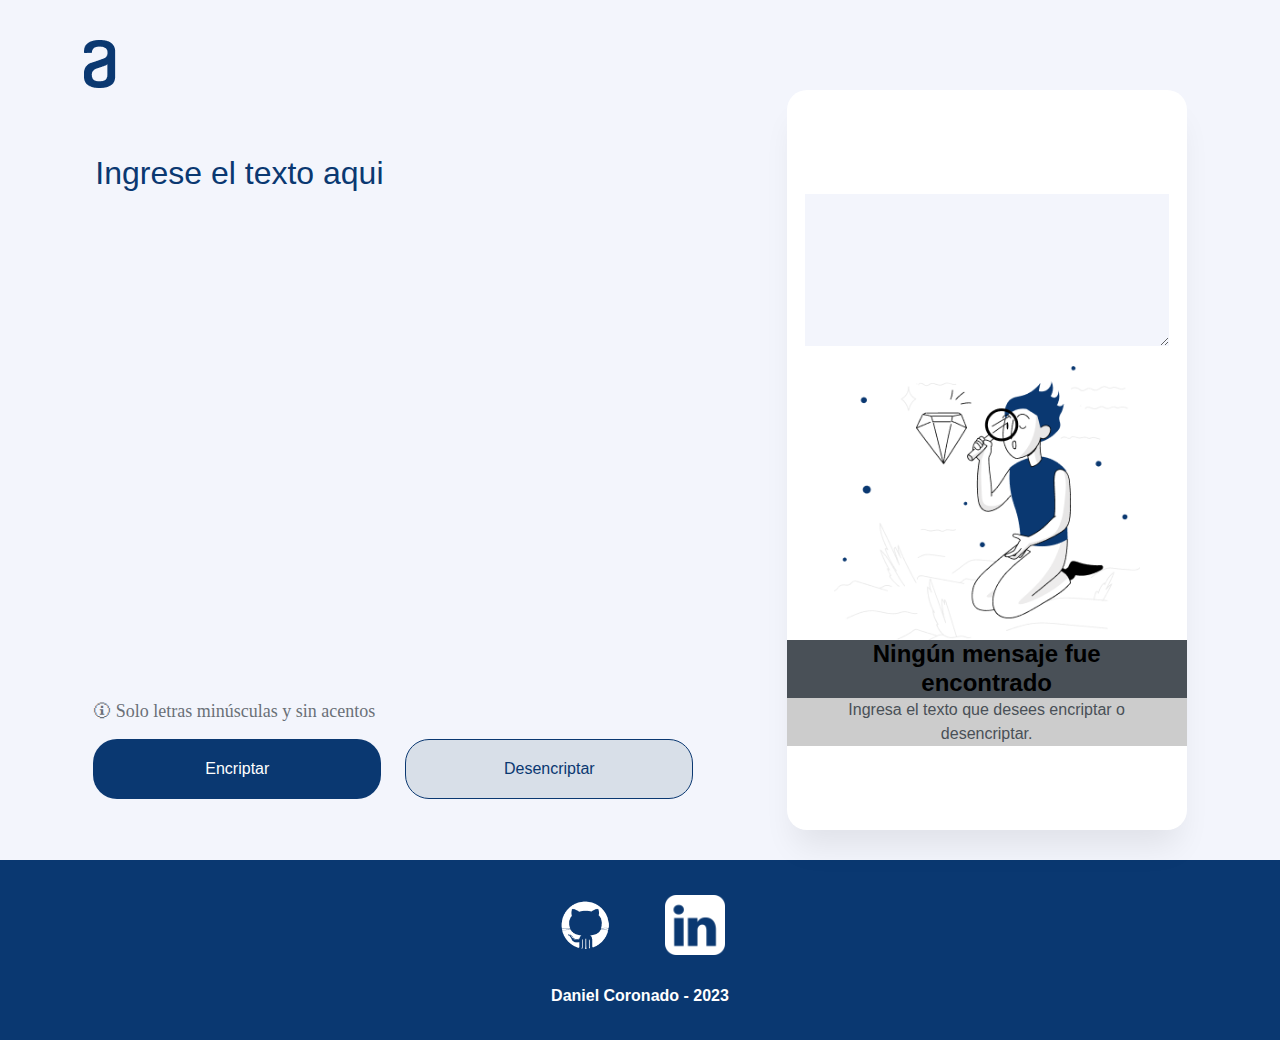
==== index.html @ 0c8f1f1f "Se agregaron las funciones encriptar/desencriptar con js" ====
<!DOCTYPE html>
<html lang="es">
<head>
    <meta charset="UTF-8">
    <meta http-equiv="X-UA-Compatible" content="IE=edge">
    <meta name="viewport" content="width=device-width, initial-scale=1.0">
    <title>Encriptador Alura</title>
    <link rel="stylesheet" href="reset.css">
    <link rel="stylesheet" href="style.css">
    
</head>
<body>
    
    <header>
        <div class="logo">
            <h1><img src="imagenes/logo_alura.png" alt="Logo ALura"></h1>
        </div>
    </header>
    <main>
        <div class="center">
            <section class="input">
                <div class="ingresartexto">
                    <input id="box_in" class="caja_input" type="text" placeholder="Ingrese el texto aqui">
                </div>
                <div class="aviso">
                    
                    <p>&#x1f6c8 Solo letras minúsculas y sin acentos</p>
                </div>
                <div class="botones">
                    <button id="encriptar" class="boton" onclick="btnEncriptar()"><p>Encriptar</p></button>
                    <button id="desencriptar" class="boton" onclick="btnDesencriptar()" ><p>Desencriptar</p></button>
                </div>
            </section>
            <section class="output">
                <textarea name="" id="" cols="30" rows="10" class="caja_output"></textarea>
                
                <img src="imagenes/Muñeco.png" alt="buscando algo">
                
                <div class="nomesage">
                    <h2>Ningún mensaje fue encontrado</h2>
                </div>

                <div class="instructions">
                    <p>Ingresa el texto que desees encriptar o desencriptar.</p>
                </div>
            </section>

        </div>
    </main>
    <footer>
        <div class="social-icons">

            <div class="github">
                <a href="https://github.com/DanielCoronadoM">
                    <img src="imagenes/github-icon-white-6.jpg" alt="logo-GitHub">
                </a>
                <!--<a href="https://github.com/DanielCoronadoM">DanielCoronadoM</a> -->
            </div>
    
            <div class="linked">
                <a href="https://www.linkedin.com/in/daniel-coronado-mar%C3%ADn-81a870243/">

                    <img src="imagenes/linkedin-square-white.png" alt="Logo-LinkedIn">
                </a>
                <!--<a href="https://www.linkedin.com/in/daniel-coronado-mar%C3%ADn-81a870243/">Daniel Coronado Marín</a> -->
            </div>
        </div>

        <p>Daniel Coronado - 2023</p>
    </footer>
<script src="script.js"></script>
</body>
</html>
---- style.css ----
body{
    background-color: #F3F5FC;
    /*position: relative;*/
    /*width: 1440px;
    height: 1024px;*/

}

main{
    /*width: 1440px; */
    height: auto;
    
    
}

.logo{
    display: flex;
    align-items: center;
    justify-content: center;
    width: 120px;
    height: 50px;
    padding-left: 40px;
    padding-top: 40px;
    
}

.center{
    display: flex;
    flex-direction: row;
    justify-content: space-evenly;
    align-items: center;
}

.input{ /*Contenedor general section "input" */
    
    /*width: 680px;
    height: 700px; */
    margin-top: 40px;
    /*background-color: #CCCCCC; */
    width: 600px;
    height: 700px;
}

.ingresartexto{
    padding-top: 18px;
}

.caja_input{
    position: relative;
    background-color: #F3F5FC;
    width: 577px;
    height: 48px;
    border: none;
    font-style: inherit;
    font-size: 32px;
    color: #0A3871;

}

.caja_input:focus{
    outline: none;
}

input::placeholder{
    color: #0A3871;
}

.aviso{
    display: flex;
    flex-direction: row;
    position: relative;
    top: 500px;
    gap: 8px;
}

.aviso p{
    font-style: normal;
    font-weight: 400;
    font-size: 18px;
    line-height: 150%;
    color: #495057;
    opacity: 0.8;
}

.botones{ /*controla la posicion de los botones */
    position: relative;
    display: flex;
    flex-direction: row;
    align-items: center;
    
    top: 510px;

    width: auto;
    height: 67px;
    gap: 24px;
}

.boton {  /*Estilo general de los botones */
    width: 300px;
    height: 60px;
    border-radius: 24px;
    border: none;
    cursor: pointer;
    transition: 1s all;
}

.boton:hover{
    transform: scale(1.05);
}

#encriptar {
    background-color: #0A3871;
}

#encriptar p{
    color: white;
    font-style: normal;
    font-weight: 400;
    font-size: 16px;
    line-height: 19px;
    text-align: center;
}

#desencriptar{
    background-color: #D8DFE8;
    border: 1px solid #0A3871;
}

#desencriptar p{
    color: #0A3871;
    font-style: normal;
    font-weight: 400;
    font-size: 16px;
    line-height: 19px;
    text-align: center;
}

.output{
    display: flex;
    flex-direction: column;
    align-items: center;
    justify-content: center;
    width: 400px;
    height: 740px;
    background-color: #FFFFFF;
    box-shadow: 0px 24px 32px -8px rgba(0, 0, 0, 0.08);
    border-radius: 20px;
}

.caja_output{
    margin: 20px auto 10px auto;
    background-color: #F3F5FC;
    width: 90%;
    height: 20%;
    border: none;
    font-style: inherit;
    font-size: 32px;
    color: #0A3871;
}

.output img{
    margin-top: 10px;
    width: 306px;
    height: 274px;
}

.nomesage{
    background-color: #495057;
    padding: 0 30px;
    font-family: sans-serif;
    font-style: normal;
    font-weight: bold;
    font-size: 24px;
    line-height: 120%;
    /* or 29px */
    text-align: center;
    align-self: stretch;
}

.instructions{
    background-color: #CCCCCC;

    padding: 0 30px;
    font-family: sans-serif;
    font-style: normal;
    font-weight: 400;
    font-size: 16px;
    line-height: 150%;
    /* or 24px */

    text-align: center;

    /* Gray/gray-400 */

    color: #495057;
}

footer{
    
    background-color: #0A3871;
    margin-top: 30px;
    width: 100%;
    height: 180px;
    
    
}

.social-icons{
    display: flex;
    flex-direction: row;
    align-items: center;
    justify-content: center;
    gap: 50px;
    padding-top: 35px;
}

.github, .linked{
    display: flex;
    flex-direction: column;
    align-items: center;
    justify-content: center;
    gap: 5px;
    
}

footer img{
    
    width: 60px;

}

footer a{
    font-family: sans-serif;
    color: #FFFFFF;
    text-align: center;
    text-decoration: none;
}

footer p{
    font-family: sans-serif;
    color: #FFFFFF;
    font-weight: bold;
    text-align: center;
    margin-top: 30px;
}


/*
@media screen and (max-width:950px){
    .center{
        display: flex;
        flex-direction: column;
        justify-content: space-evenly;
        align-items: center;
    }
}
*/
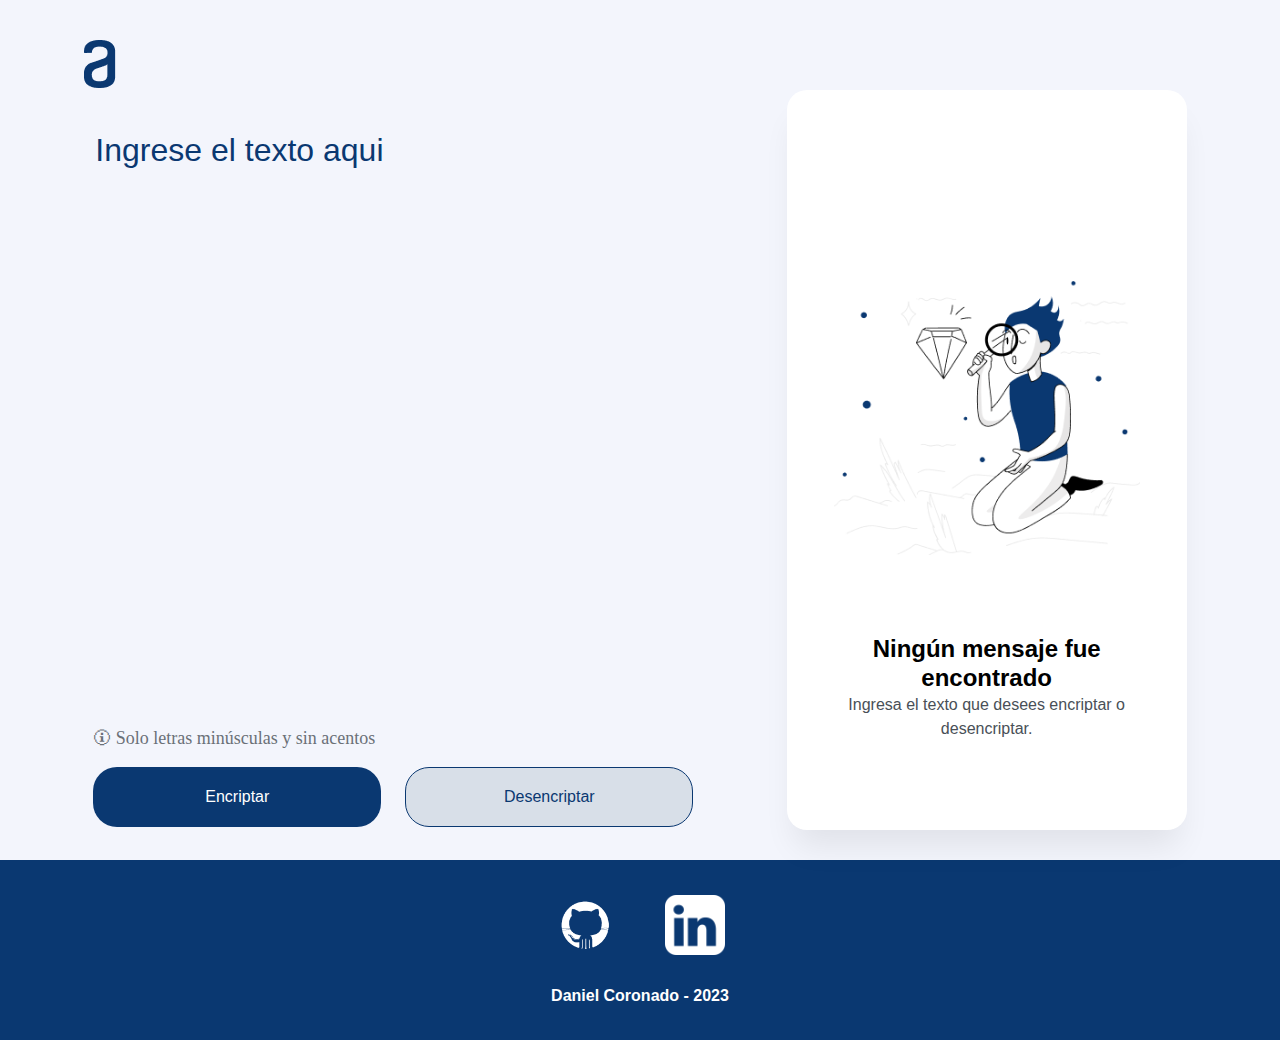
==== commit 44ab3258: "Se corrigio la posicion de los elementos de la clase .input" ====
--- a/index.html
+++ b/index.html
@@ -19,11 +19,12 @@
     <main>
         <div class="center">
             <section class="input">
-                <div class="ingresartexto">
-                    <input id="box_in" class="caja_input" type="text" placeholder="Ingrese el texto aqui">
-                </div>
+                
+                <!--<input id="box_in" class="caja_input" type="text" placeholder="Ingrese el texto aqui">-->
+                <textarea name="" id="" cols="30" rows="10" class="caja_input" placeholder="Ingrese el texto aqui"></textarea>
+
+                
                 <div class="aviso">
-                    
                     <p>&#x1f6c8 Solo letras minúsculas y sin acentos</p>
                 </div>
                 <div class="botones">
@@ -31,10 +32,13 @@
                     <button id="desencriptar" class="boton" onclick="btnDesencriptar()" ><p>Desencriptar</p></button>
                 </div>
             </section>
+
             <section class="output">
+                <!--<textarea name="" id="" cols="30" rows="10" class="caja_output"></textarea> // Se agregara modificando el DOM desde Js-->
+
                 <textarea name="" id="" cols="30" rows="10" class="caja_output"></textarea>
-                
-                <img src="imagenes/Muñeco.png" alt="buscando algo">
+
+                <img src="imagenes/Muñeco.png" alt="buscando algo" class="img-nomesage">
                 
                 <div class="nomesage">
                     <h2>Ningún mensaje fue encontrado</h2>
--- a/style.css
+++ b/style.css
@@ -28,32 +28,31 @@
     display: flex;
     flex-direction: row;
     justify-content: space-evenly;
-    align-items: center;
+    align-items: end;
 }
 
 .input{ /*Contenedor general section "input" */
-    
-    /*width: 680px;
-    height: 700px; */
-    margin-top: 40px;
-    /*background-color: #CCCCCC; */
+    display: flex;
+    flex-direction: column;
+    justify-content: space-between;
+    background-color: #F3F5FC;
     width: 600px;
     height: 700px;
 }
 
-.ingresartexto{
+/*.ingresartexto{
     padding-top: 18px;
-}
+}*/
 
 .caja_input{
-    position: relative;
     background-color: #F3F5FC;
-    width: 577px;
-    height: 48px;
+    width: 100%;
+    height: 20%;
     border: none;
-    font-style: inherit;
+    font-family: sans-serif;
     font-size: 32px;
     color: #0A3871;
+    resize: none;
 
 }
 
@@ -61,16 +60,14 @@
     outline: none;
 }
 
-input::placeholder{
+.caja_input::placeholder{
     color: #0A3871;
 }
 
 .aviso{
-    display: flex;
-    flex-direction: row;
     position: relative;
-    top: 500px;
-    gap: 8px;
+    top: 220px;
+    /*margin-top: 230px;*/
 }
 
 .aviso p{
@@ -83,7 +80,6 @@
 }
 
 .botones{ /*controla la posicion de los botones */
-    position: relative;
     display: flex;
     flex-direction: row;
     align-items: center;
@@ -149,23 +145,29 @@
 
 .caja_output{
     margin: 20px auto 10px auto;
-    background-color: #F3F5FC;
+    background-color: #FFFFFF;
     width: 90%;
     height: 20%;
     border: none;
-    font-style: inherit;
+    text-align: center;
+    font-family: sans-serif;
     font-size: 32px;
     color: #0A3871;
-}
-
-.output img{
-    margin-top: 10px;
+    resize: none;
+}
+.caja_output:focus{
+    outline: none;
+}
+
+.img-nomesage{
+    position: relative;
+    top: -80px;
     width: 306px;
     height: 274px;
 }
 
 .nomesage{
-    background-color: #495057;
+    background-color: #FFFFFF;
     padding: 0 30px;
     font-family: sans-serif;
     font-style: normal;
@@ -178,7 +180,7 @@
 }
 
 .instructions{
-    background-color: #CCCCCC;
+    background-color: #FFFFFF;
 
     padding: 0 30px;
     font-family: sans-serif;
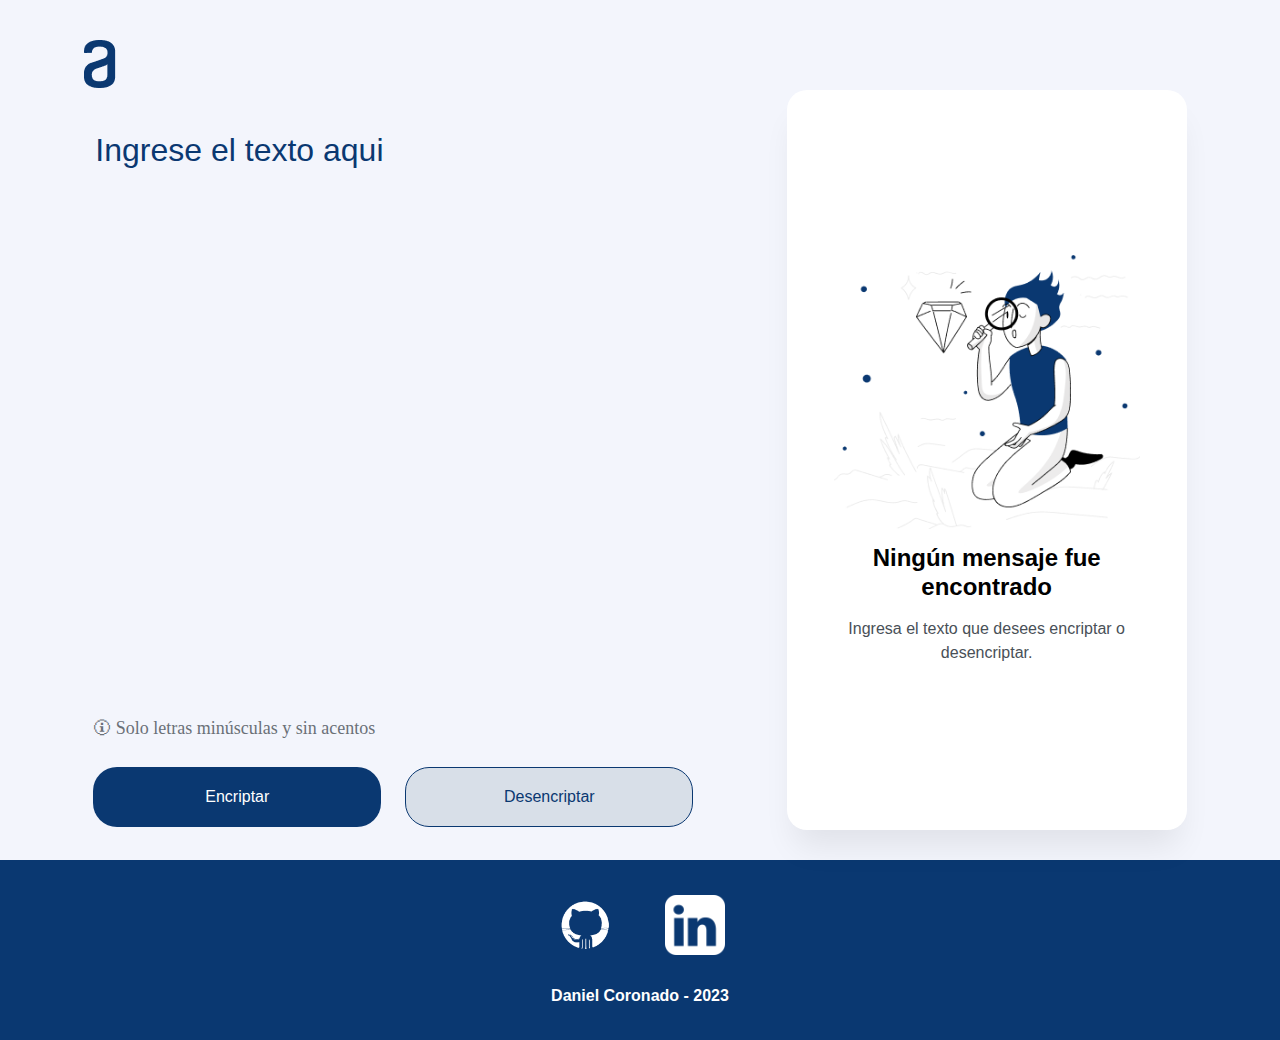
==== commit 1daf969f: "Se modificó como se muestran los elemen del DOM con Js" ====
--- a/index.html
+++ b/index.html
@@ -34,19 +34,20 @@
             </section>
 
             <section class="output">
-                <!--<textarea name="" id="" cols="30" rows="10" class="caja_output"></textarea> // Se agregara modificando el DOM desde Js-->
 
-                <textarea name="" id="" cols="30" rows="10" class="caja_output"></textarea>
+                <textarea id="text-box" cols="30" rows="10" class="caja_output" style="display: none;"></textarea>
 
-                <img src="imagenes/Muñeco.png" alt="buscando algo" class="img-nomesage">
+                <img src="imagenes/Muñeco.png" alt="buscando algo" id="img-search" class="img-nomesage">
                 
-                <div class="nomesage">
+                <div id="mesage" class="nomesage">
                     <h2>Ningún mensaje fue encontrado</h2>
                 </div>
 
-                <div class="instructions">
+                <div id="instr" class="instructions">
                     <p>Ingresa el texto que desees encriptar o desencriptar.</p>
                 </div>
+
+                <button id="copiar" class="boton" style="display: none;"><p>Copiar!</p></button>
             </section>
 
         </div>
--- a/style.css
+++ b/style.css
@@ -47,7 +47,7 @@
 .caja_input{
     background-color: #F3F5FC;
     width: 100%;
-    height: 20%;
+    height: 40%;
     border: none;
     font-family: sans-serif;
     font-size: 32px;
@@ -66,7 +66,7 @@
 
 .aviso{
     position: relative;
-    top: 220px;
+    top: 140px;
     /*margin-top: 230px;*/
 }
 
@@ -141,13 +141,14 @@
     background-color: #FFFFFF;
     box-shadow: 0px 24px 32px -8px rgba(0, 0, 0, 0.08);
     border-radius: 20px;
+    gap: 15px;
 }
 
 .caja_output{
-    margin: 20px auto 10px auto;
+    margin: 10px auto 10px auto;
     background-color: #FFFFFF;
     width: 90%;
-    height: 20%;
+    height: 30%;
     border: none;
     text-align: center;
     font-family: sans-serif;
@@ -160,8 +161,8 @@
 }
 
 .img-nomesage{
-    position: relative;
-    top: -80px;
+    /*position: relative;
+    top: -80px; */
     width: 306px;
     height: 274px;
 }
@@ -195,6 +196,15 @@
     /* Gray/gray-400 */
 
     color: #495057;
+}
+
+#copiar p{
+    color: #0A3871;
+    font-style: normal;
+    font-weight: bold;
+    font-size: 18px;
+    line-height: 19px;
+    text-align: center;
 }
 
 footer{
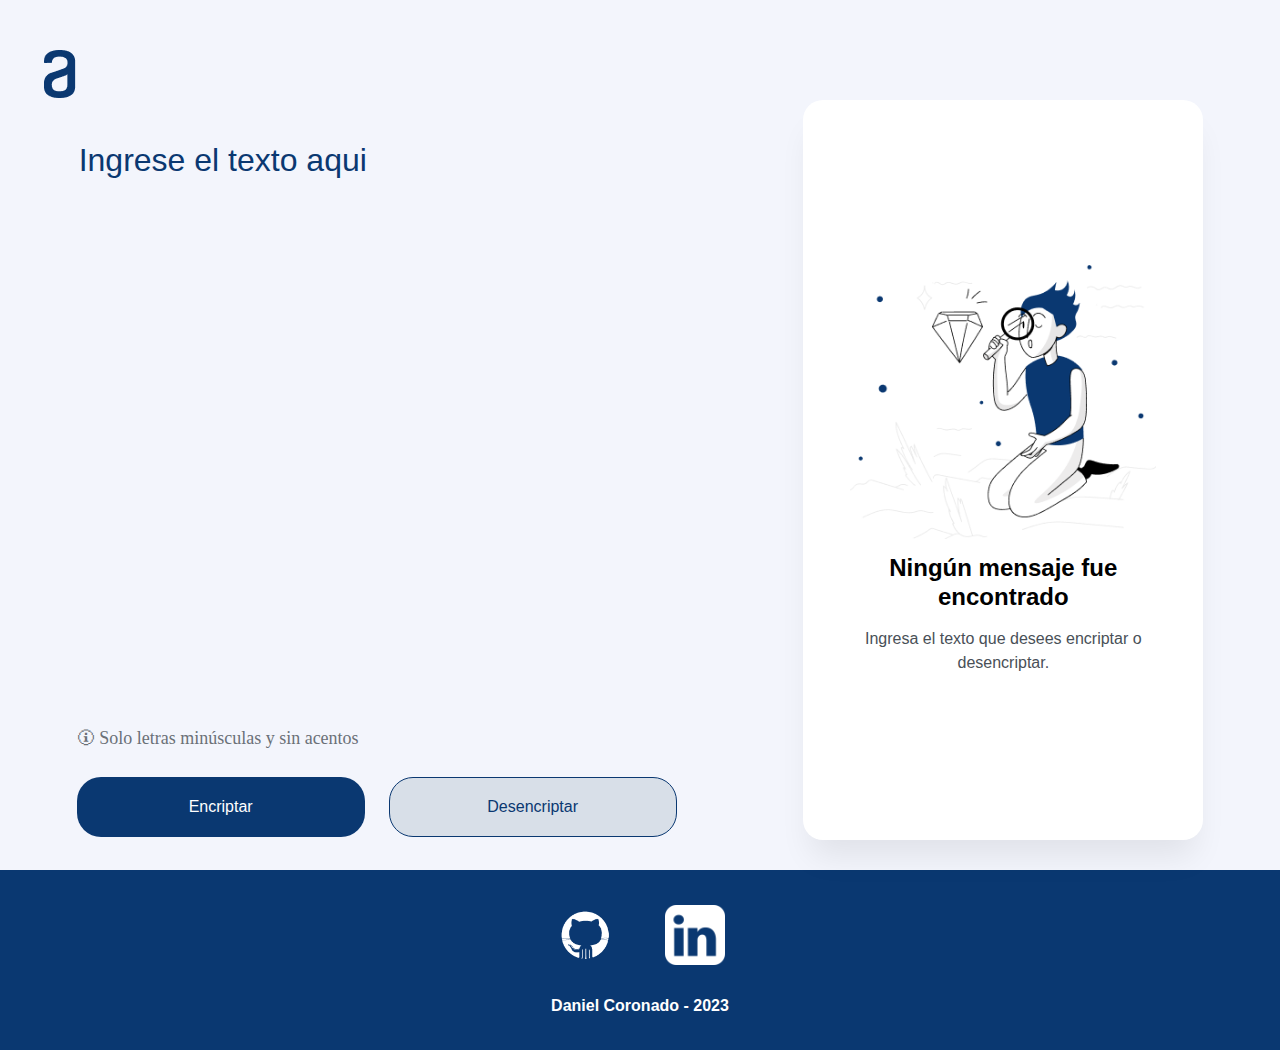
==== commit 0f4cb707: "version responsive (movil/tablet)" ====
--- a/index.html
+++ b/index.html
@@ -5,8 +5,9 @@
     <meta http-equiv="X-UA-Compatible" content="IE=edge">
     <meta name="viewport" content="width=device-width, initial-scale=1.0">
     <title>Encriptador Alura</title>
-    <link rel="stylesheet" href="reset.css">
-    <link rel="stylesheet" href="style.css">
+    <link rel="stylesheet" href="css/reset.css">
+    <link rel="stylesheet" href="css/style.css">
+    <link rel="stylesheet" href="css/responsive.css">
     
 </head>
 <body>
@@ -35,7 +36,7 @@
 
             <section class="output">
 
-                <textarea id="text-box" cols="30" rows="10" class="caja_output" style="display: none;"></textarea>
+                <textarea id="text-box" class="caja_output" style="display: none;"></textarea>
 
                 <img src="imagenes/Muñeco.png" alt="buscando algo" id="img-search" class="img-nomesage">
                 
@@ -47,7 +48,7 @@
                     <p>Ingresa el texto que desees encriptar o desencriptar.</p>
                 </div>
 
-                <button id="copiar" class="boton" style="display: none;"><p>Copiar!</p></button>
+                <button id="copiar" class="boton" style="display: none;" onclick="btnCopiar()"><p>Copiar!</p></button> <!--&#128203;-->
             </section>
 
         </div>
--- a/css/style.css
+++ b/css/style.css
@@ -0,0 +1,255 @@
+body{
+    background-color: #F3F5FC;
+}
+
+header{
+    width: 100%;
+    height: 100px;
+    display: flex;
+    align-items: end;
+
+}
+
+main{
+    /*width: 1440px; */
+    height: auto;
+    
+    
+}
+
+.logo{
+    display: flex;
+    align-items: center;
+    justify-content: center;
+    width: 120px;
+    height: 50px;
+    
+    
+}
+
+.center{
+    display: flex;
+    flex-direction: row;
+    justify-content: space-evenly;
+    align-items: end;
+    gap: 50px;
+}
+
+.input{ /*Contenedor general section "input" */
+    display: flex;
+    flex-direction: column;
+    justify-content: space-between;
+    background-color: #F3F5FC;
+    width: 600px;
+    height: 700px;
+}
+
+.caja_input{
+    background-color: #F3F5FC;
+    width: 100%;
+    height: 40%;
+    border: none;
+    font-family: sans-serif;
+    font-size: 32px;
+    color: #0A3871;
+    resize: none;
+
+}
+
+.caja_input:focus{
+    outline: none;
+}
+
+.caja_input::placeholder{
+    color: #0A3871;
+}
+
+.aviso{
+    position: relative;
+    top: 140px;
+    /*margin-top: 230px;*/
+}
+
+.aviso p{
+    font-style: normal;
+    font-weight: 400;
+    font-size: 18px;
+    line-height: 150%;
+    color: #495057;
+    opacity: 0.8;
+}
+
+.botones{ /*controla la posicion "div" de los botones */
+    display: flex;
+    flex-direction: row;
+    align-items: center;
+    justify-content: space-between;
+    width: 600px;
+    height: 67px;
+}
+
+.boton {  /*Estilo general de los botones */
+    width: 48%;
+    height: 60px;
+    border-radius: 24px;
+    border: none;
+    cursor: pointer;
+    transition: 1s all;
+}
+
+.boton:hover{
+    transform: scale(1.05);
+}
+
+#encriptar {
+    background-color: #0A3871;
+}
+
+#encriptar p{
+    color: white;
+    font-style: normal;
+    font-weight: 400;
+    font-size: 16px;
+    line-height: 19px;
+    text-align: center;
+}
+
+#desencriptar{
+    background-color: #D8DFE8;
+    border: 1px solid #0A3871;
+}
+
+#desencriptar p{
+    color: #0A3871;
+    font-style: normal;
+    font-weight: 400;
+    font-size: 16px;
+    line-height: 19px;
+    text-align: center;
+}
+
+.output{
+    display: flex;
+    flex-direction: column;
+    align-items: center;
+    justify-content: center;
+    width: 400px;
+    height: 740px;
+    background-color: #FFFFFF;
+    box-shadow: 0px 24px 32px -8px rgba(0, 0, 0, 0.08);
+    border-radius: 20px;
+    gap: 15px;
+}
+
+.caja_output{
+    margin: 10px auto 10px auto;
+    background-color: #FFFFFF;
+    width: 90%;
+    height: 30%;
+    border: none;
+    text-align: center;
+    font-family: sans-serif;
+    font-size: 32px;
+    color: #0A3871;
+    resize: none;
+}
+.caja_output:focus{
+    outline: none;
+}
+
+.img-nomesage{
+    /*position: relative;
+    top: -80px; */
+    width: 306px;
+    height: 274px;
+}
+
+.nomesage{
+    background-color: #FFFFFF;
+    padding: 0 30px;
+    font-family: sans-serif;
+    font-style: normal;
+    font-weight: bold;
+    font-size: 24px;
+    line-height: 120%;
+    /* or 29px */
+    text-align: center;
+    align-self: stretch;
+}
+
+.instructions{
+    background-color: #FFFFFF;
+
+    padding: 0 30px;
+    font-family: sans-serif;
+    font-style: normal;
+    font-weight: 400;
+    font-size: 16px;
+    line-height: 150%;
+    text-align: center;
+    color: #495057;
+}
+
+#copiar{
+    width: 90%;
+    border: 1px solid #0A3871;
+    background-color: #FFFFFF;
+}
+
+#copiar p{
+    color: #0A3871;
+    font-style: normal;
+    font-weight: bold;
+    font-size: 18px;
+    line-height: 19px;
+    text-align: center;
+}
+
+footer{
+    
+    background-color: #0A3871;
+    margin-top: 30px;
+    width: 100%;
+    height: 180px;
+    
+    
+}
+
+.social-icons{
+    display: flex;
+    flex-direction: row;
+    align-items: center;
+    justify-content: center;
+    gap: 50px;
+    padding-top: 35px;
+}
+
+.github, .linked{
+    display: flex;
+    flex-direction: column;
+    align-items: center;
+    justify-content: center;
+    gap: 5px;
+    
+}
+
+footer img{
+    
+    width: 60px;
+
+}
+
+footer a{
+    font-family: sans-serif;
+    color: #FFFFFF;
+    text-align: center;
+    text-decoration: none;
+}
+
+footer p{
+    font-family: sans-serif;
+    color: #FFFFFF;
+    font-weight: bold;
+    text-align: center;
+    margin-top: 30px;
+}--- a/css/responsive.css
+++ b/css/responsive.css
@@ -0,0 +1,69 @@
+/*Tablet*/
+@media screen and (max-width:950px){
+    .center{
+        display: flex;
+        flex-direction: column;
+        justify-content: space-evenly;
+        align-items: center;
+        gap: 50px;
+    }
+
+    .input{
+        margin-top: 50px;
+        display: flex;
+        flex-direction: column;
+        justify-content: space-between;
+        align-items: flex-start;
+        background-color: #F3F5FC;
+        width: 87%;
+        height: 600px;
+    }
+
+    .aviso{
+        position: relative;
+        top: 120px;
+    }
+
+    .botones{
+        justify-content: space-between;
+        width: 100%;
+    }
+
+    .output{
+        width: 87%;
+        height: auto;
+        padding: 30px 0px 30px 0px;
+    }
+
+    .img-nomesage{
+        display: none;
+    }
+
+    .caja_output{
+        margin: 0px;
+        width: 90%;
+        height: 150px;
+        text-align: initial;
+        font-size: 30px;
+    }
+}
+
+/*Telefono movil*/
+@media screen and (max-width:500px){
+    
+    .aviso{
+        position: relative;
+        top: 80px;
+    }
+    
+    .botones{   /*controla la posicion "div" de los botones */
+        flex-direction: column;
+        justify-content: space-between;
+        width: 100%;
+        height: 140px;
+    }
+
+    .boton{
+        width: 100%;
+    }
+}